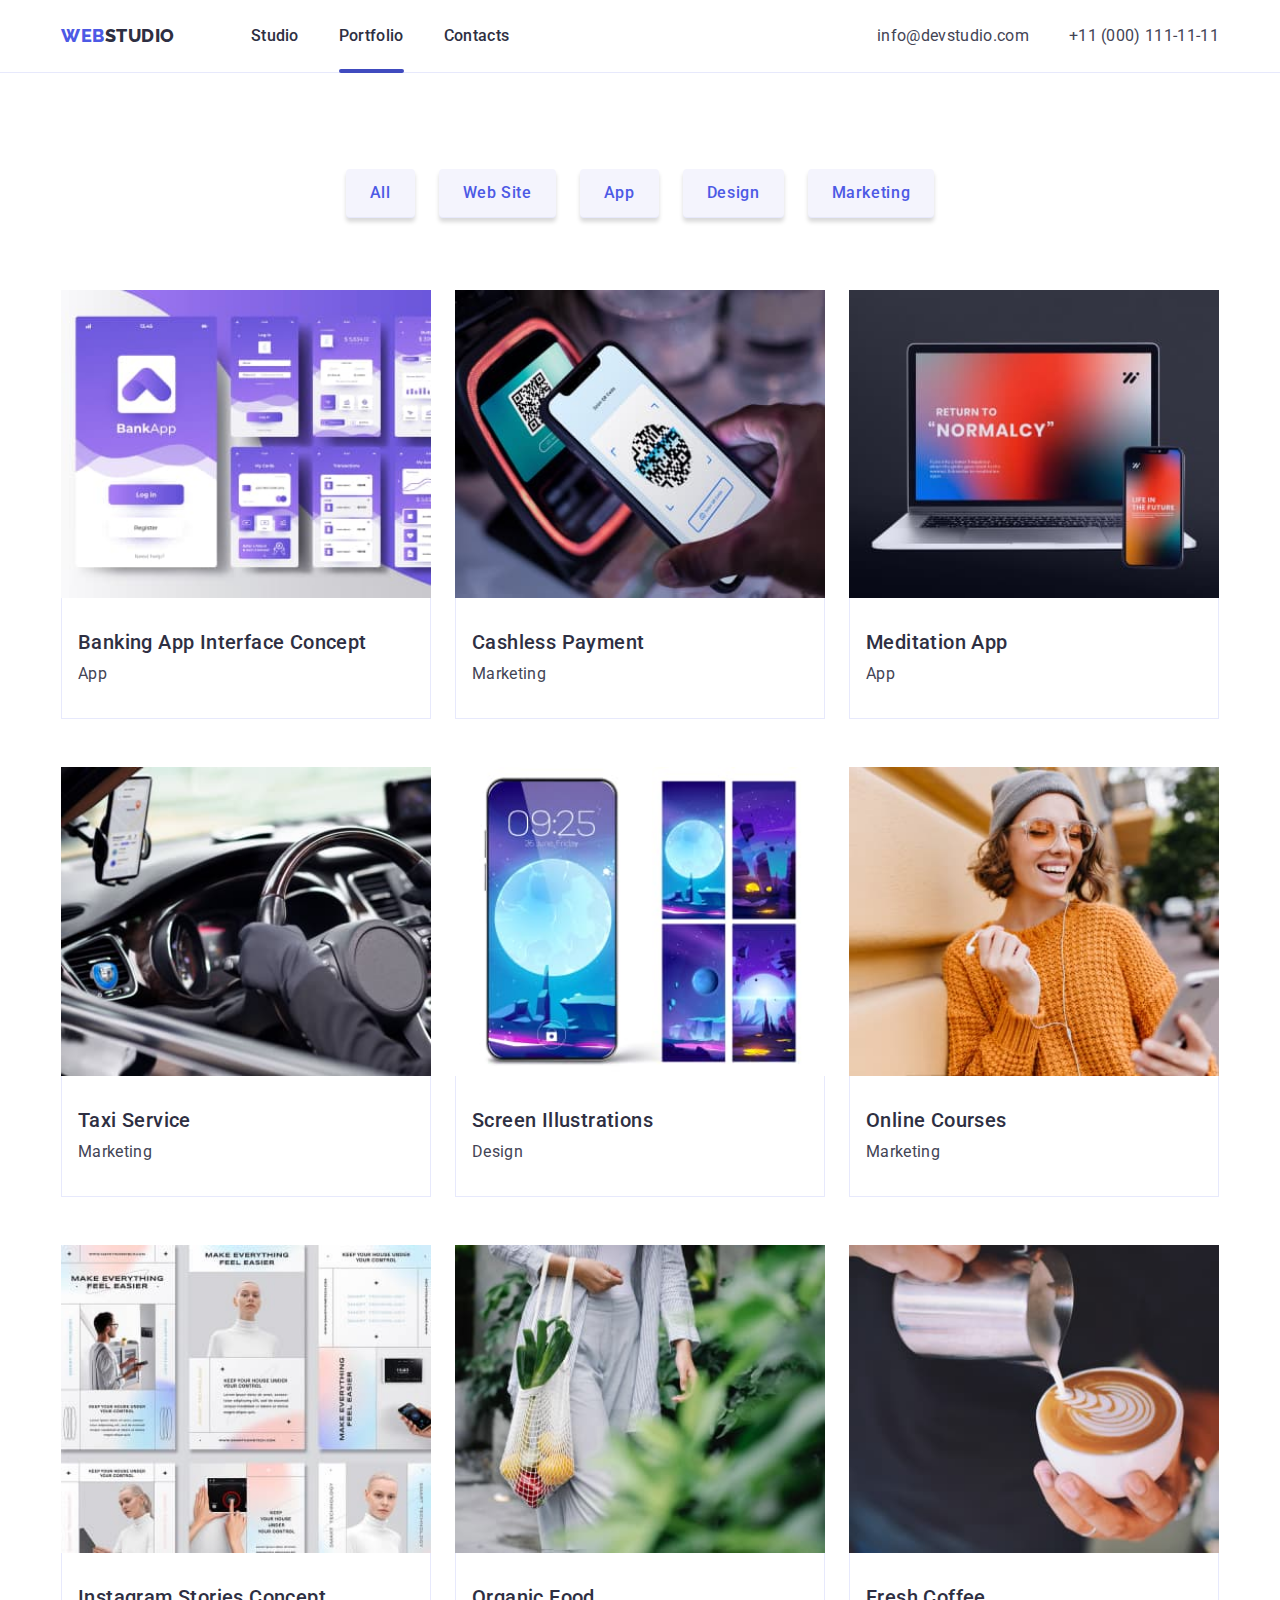
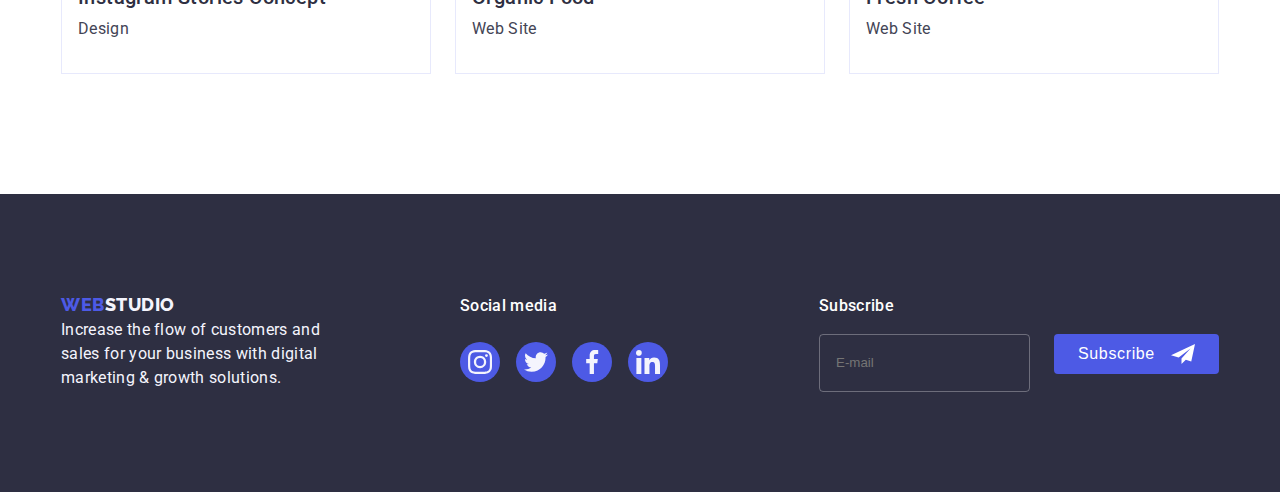
==== portfolio.html @ 131aaf8d "Initial commit" ====
<!DOCTYPE html>
<html lang="en">
<head>
    <meta charset="UTF-8" />
    <meta http-equiv="X-UA-Compatible" content="IE=edge" />
    <meta name="viewport" content="width=device-width, initial-scale=1.0" />
    <title>Web Studio</title>
    <link rel="preconnect" href="https://fonts.googleapis.com" />
    <link rel="preconnect" href="https://fonts.gstatic.com" crossorigin />
    <link
      href="https://fonts.googleapis.com/css2?family=Raleway:wght@800&family=Roboto:wght@400;500;700;900&display=swap"
      rel="stylesheet"  />
    <link rel="stylesheet" href="./css/styles.css" />
    <link rel="stylesheet" href="https://cdnjs.cloudflare.com/ajax/libs/modern-normalize/1.1.0/modern-normalize.min.css"
        integrity="sha512-wpPYUAdjBVSE4KJnH1VR1HeZfpl1ub8YT/NKx4PuQ5NmX2tKuGu6U/JRp5y+Y8XG2tV+wKQpNHVUX03MfMFn9Q=="
        crossorigin="anonymous" referrerpolicy="no-referrer" />
    <link rel="stylesheet"
        href="https://cdnjs.cloudflare.com/ajax/libs/animate.css/4.1.1/animate.min.css"/>
    <link href="https://unpkg.com/aos@2.3.1/dist/aos.css"
      rel="stylesheet" />
</head>
<body>
    <header class="page-header">
        <div class="conteiner page-header-conteiner">
            <nav class="page-nav">
                <a class="logo link header-logo" href="./index.html">Web<span class="header-studio link">Studio</span></a>
                <ul class="menu-list list">
                    <li class="menu-item"><a class="menu-link link" href="./index.html">Studio</a></li>
                    <li class="menu-item"><a class="menu-link link current" href="./portfolio.html">Portfolio</a></li>
                    <li class="menu-item"><a class="menu-link link" href="">Contacts</a></li>
                </ul>
            </nav>
            <address class="address">
                <ul class="menu-contacts list">
                    <li class="menu-contacts-item">
                     <a class="contact-mail link" href="mailto:info@devstudio.com">info@devstudio.com</a>
                    </li>
                    <li class="menu-contacts-item"><a class="contact-mail link" href="tel:+110001111111">+11 (000) 111-11-11</a></li>
                 </ul>
            </address>
        </div>
    </header>

    <main>
        <section class="section-portfolio">
            <div class="conteiner port-btn-cont">
            <h1 hidden>Gallery</h1>
                <ul class="list filter-portfolio">
                    <li class="filter-portfolio-btn">
            <button class="modal-btn portfolio-btn" type="button">All</button>
                    </li>
                    <li class="filter-portfolio-btn">
            <button class="modal-btn portfolio-btn"  type="button">Web Site</button>
                    </li>
                    <li class="filter-portfolio-btn">
            <button class="modal-btn portfolio-btn"  type="button">App</button>
                    </li>
                    <li class="filter-portfolio-btn">
            <button class="modal-btn portfolio-btn"  type="button">Design</button>
                    </li>
                    <li class="filter-portfolio-btn">
            <button class="modal-btn portfolio-btn"  type="button">Marketing</button>
                    </li>
                </ul>
            
                <ul class="list list-portfolio">
                    <li class="portfolio-item">
                    <a class="portfolio-link link" href="/">
                        <div class="cover-txt-wrap">
                        <img src="./images/portfolio/diagram.jpg" alt="bankapp" width="360" height="300">
                        <p class="portfolio-cover-text">
                            14 Stylish and User-Friendly App Design Concepts · Task
                            Manager App · Calorie Tracker App · Exotic Fruit Ecommerce
                            App · Cloud Storage App
                          </p>
                        </div>
                        <div class="portfolio-text-img">
                        <h2 class="portfolio-title">Banking App Interface Concept</h2>
                        <p class="portfolio-text">App</p>
                        </div>
                    </a>
                    </li>
                    <li class="portfolio-item">
                    <a class="portfolio-link link" href="/">
                        <div class="cover-txt-wrap">
                        <img src="./images/portfolio/payment.jpg" alt="cashless" width="360" height="300">
                        <p class="portfolio-cover-text">
                                14 Stylish and User-Friendly App Design Concepts · Task
                                Manager App · Calorie Tracker App · Exotic Fruit Ecommerce
                                App · Cloud Storage App
                              </p>
                        </div>
                        <div class="portfolio-text-img">
                        <h2 class="portfolio-title">Cashless Payment</h2>
                        <p class="portfolio-text">Marketing</p>
                        </div>
                    </a>
                    </li>
                    <li class="portfolio-item">
                    <a class="portfolio-link link" href="/">
                        <div class="cover-txt-wrap">
                        <img src="./images/portfolio/meditation.jpg" alt="meditationapp" width="360" height="300">
                        <p class="portfolio-cover-text">
                            14 Stylish and User-Friendly App Design Concepts · Task
                            Manager App · Calorie Tracker App · Exotic Fruit Ecommerce
                            App · Cloud Storage App
                          </p>
                        </div>
                        <div class="portfolio-text-img">
                        <h2 class="portfolio-title">Meditation App</h2>
                        <p class="portfolio-text">App</p>
                        </div>
                    </a>
                    </li>
                    <li class="portfolio-item">
                    <a class="portfolio-link link" href="/">
                        <div class="cover-txt-wrap">
                        <img src="./images/portfolio/taxi.jpg" alt="taxiservice" width="360" height="300">
                            <p class="portfolio-cover-text">
                                14 Stylish and User-Friendly App Design Concepts · Task
                                Manager App · Calorie Tracker App · Exotic Fruit Ecommerce
                                App · Cloud Storage App
                              </p>
                        </div>
                        <div class="portfolio-text-img">
                        <h2 class="portfolio-title">Taxi Service</h2>
                        <p class="portfolio-text">Marketing</p>
                        </div>
                    </a>
                    </li>
                    <li class="portfolio-item">
                    <a class="portfolio-link link" href="/">
                        <div class="cover-txt-wrap">
                        <img src="./images/portfolio/screen.jpg" alt="screenillustrations" width="360" height="300">
                            <p class="portfolio-cover-text">
                                14 Stylish and User-Friendly App Design Concepts · Task
                                Manager App · Calorie Tracker App · Exotic Fruit Ecommerce
                                App · Cloud Storage App
                              </p>
                        </div>
                        <div class="portfolio-text-img">
                        <h2 class="portfolio-title">Screen Illustrations</h2>
                        <p class="portfolio-text">Design</p>
                        </div>
                    </a>
                    </li>
                    <li class="portfolio-item">
                    <a class="portfolio-link link" href="/">
                        <div class="cover-txt-wrap">
                        <img src="./images/portfolio/online.jpg" alt="onlinecourses" width="360" height="300">
                            <p class="portfolio-cover-text">
                                14 Stylish and User-Friendly App Design Concepts · Task
                                Manager App · Calorie Tracker App · Exotic Fruit Ecommerce
                                App · Cloud Storage App
                              </p>
                        </div>
                        <div class="portfolio-text-img">
                        <h2 class="portfolio-title">Online Courses</h2>
                        <p class="portfolio-text">Marketing</p>
                        </div>
                    </a>
                    </li>
                    <li class="portfolio-item">
                    <a class="portfolio-link link" href="/">
                        <div class="cover-txt-wrap">
                        <img src="./images/portfolio/instagram.jpg" alt="instagram" width="360" height="300">
                        <p class="portfolio-cover-text">
                                14 Stylish and User-Friendly App Design Concepts · Task
                                Manager App · Calorie Tracker App · Exotic Fruit Ecommerce
                                App · Cloud Storage App
                              </p>
                        </div>
                        <div class="portfolio-text-img">
                        <h2 class="portfolio-title">Instagram Stories Concept</h2>
                        <p class="portfolio-text">Design</p>
                        </div>
                    </a>
                    </li>
                    <li class="portfolio-item">
                    <a class="portfolio-link link" href="/">
                        <div class="cover-txt-wrap">
                        <img src="./images/portfolio/organic.jpg" alt="organicfood" width="360" height="300">
                        <p class="portfolio-cover-text">
                            14 Stylish and User-Friendly App Design Concepts · Task
                            Manager App · Calorie Tracker App · Exotic Fruit Ecommerce
                            App · Cloud Storage App
                          </p>                         
                        </div>
                        <div class="portfolio-text-img">
                        <h2 class="portfolio-title">Organic Food</h2>
                        <p class="portfolio-text">Web Site</p>
                        </div>
                    </a>
                    </li>
                    <li class="portfolio-item">
                    <a class="portfolio-link link" href="/">
                        <div class="cover-txt-wrap">
                        <img src="./images/portfolio/freshcoffee.jpg" alt="freshcoffee" width="360" height="300">
                        <p class="portfolio-cover-text">
                            14 Stylish and User-Friendly App Design Concepts · Task
                            Manager App · Calorie Tracker App · Exotic Fruit Ecommerce
                            App · Cloud Storage App
                          </p>
                        </div>
                        <div class="portfolio-text-img">
                        <h2 class="portfolio-title">Fresh Coffee</h2>
                        <p class="portfolio-text">Web Site</p>
                        </div>
                    </a>
                    </li>
                </ul>
            </div>
        </section>
    </main>

    <footer class="footer">
        <div class="conteiner footer-conteiner">
            <div class="footer-conteiner-about">
            <a class="logo link logo-footer" href="./index.html">Web<span class="footer-studio link">Studio</span></a>
            <p class="text-footer">Increase the flow of customers and <br> sales for your business with digital <br> marketing & growth solutions.</p>
            </div>

            <div class="conteiner social-media">
            <h2 class="social-title">Social media</h2>
            <ul class="footer-soc-list list">
                <li class="footer-soc-item">
                    <a class="footer-social-link link" href="">
                        <svg width="24" height="24" class="footer-icon">
                            <use href="./images/icons.cvg.svg#icon-instagram"></use>
                        </svg>
                    </a>
                </li>
                <li class="footer-soc-item">
                    <a class="footer-social-link link" href="">
                        <svg width="24" height="24" class="footer-icon">
                            <use href="./images/icons.cvg.svg#icon-twitter"></use>
                        </svg>
                    </a>
                </li>
                <li class="footer-soc-item">
                    <a class="footer-social-link link" href="">
                        <svg width="24" height="24" class="footer-icon">
                            <use href="./images/icons.cvg.svg#icon-facebook"></use>
                        </svg>
                    </a>
                </li>
                <li class="footer-soc-item">
                    <a class="footer-social-link link" href="">
                        <svg width="24" height="24" class="footer-icon">
                            <use href="./images/icons.cvg.svg#icon-linkedin"></use>
                        </svg>
                    </a>
                </li>
            </ul>
            </div>
            <div class="footer-subscribe">
                <p class="subscribe-text">Subscribe</p>
                <form class="footer-form">
                    <div class="footer-field">
                    <input type="email" 
                    name="footer-email" id="footer-email" placeholder="E-mail" 
                    class="footer-input"/>
                    <button type="submit" class="footer-btn footer-btn-input">Subscribe
                        <svg width="24" height="24" class="footer-btn-icon">
                        <use href="./images/symbol-defs[1].svg#icon-Subscribe"></use>
                        </svg>
                        </button>
                    </div>
                </form>
            </div>
        </div>
    </footer>
</body>
</html>
---- css/styles.css ----
:root {
  --accent-color: #434455;
  --primary-text-color: #2e2f42;
  --background-color: #4d5ae5;
  --active-color: #404bbf;
  --logo-web-color: #4d5ae5;
  --portfolio-btn-color: #434455;
  --portfolio-btn-txt-color: #4d5ae5;
  --portfolio-background: #f4f4fd;
  --background-btn-color: #404bbf;
  --hero-footer-background-color: #2e2f42;
  --logo-footer-color: #4d5ae5;
  --text-footer-color: #f4f4fd;
}
.list {
  list-style: none;
}
.link {
  text-decoration: none;
}
body {
  font-family: "Roboto", sans-serif;
  color: var(--accent-color);
  background-color: var(--background-color-primary);
  font-size: 16px;
  line-height: 1.5;
  margin: 0;
}

h1,
h2,
h3,
h4,
p {
  margin-top: 0;
  margin-bottom: 0;
}
ul,
ol {
  margin-top: 0;
  margin-bottom: 0;
  padding-left: 0;
}
img {
  display: block;
  height: auto;
  width: 100%;
}
button {
  cursor: pointer;
}
.section {
  padding-top: 120px;
  padding-bottom: 120px;
}
/*------------Components-----------*/
.conteiner {
  max-width: 1158px;
  margin-left: auto;
  margin-right: auto;
  padding-left: 15px;
  padding-right: 15px;
  margin: 0 auto;
}
/*---------HEADER--------*/
.page-header {
  padding-top: 24px;
  padding-bottom: 24px;
  border-bottom: 1px solid #e7e9fc;
}
.page-header-conteiner {
  display: flex;
  align-items: center;
  justify-content: space-between;
}
.page-nav {
  display: flex;
  align-items: center;
  margin-right: auto;
}
.menu-list {
  display: flex;
  flex-direction: row;
  align-items: flex-start;
}
.menu-item:not(:last-child) {
  margin-right: 40px;
}    
.header-logo {
  display: flex;
  flex-direction: row;
  align-items: center;
  padding: 0px;
  margin-right: 76px;
  font-family: "Raleway", sans-serif;
  font-style: normal;
  font-weight: 800;
  font-size: 18px;
  line-height: 1.17;
  letter-spacing: 0.03em;
  text-transform: uppercase;
  color: var(--logo-web-color)
}
.header-studio {
  color: var(--primary-text-color);
}
.menu-link {
  font-style: normal;
  display: flex;
  flex-direction: row;
  align-items: flex-start;
  font-weight: 500;
  font-size: 16px;
  line-height: 1.5;
  letter-spacing: 0.02em;
  color: var(--primary-text-color);

  transition-duration: color 250ms;
  transition-timing-function: cubic-bezier(0.4, 0, 0.2, 1);
}
.menu-link:hover,
.menu-link:focus {
  color: var(--active-color);
}
.menu-link:active {
  color: var(--background-btn-color);
}
.current {
  position: relative;
}
.current::after {
  content: '';
  display: block;
  width: 100%;
  height: 4px;
  background-color: #404BBF;
  border-radius: 2px;
  position: absolute;
  left: 0;
  bottom: 0;
  top: 45px;
}

.address {
  justify-content: space-between;
  margin-left: auto;
}
.menu-contacts {
  display: flex;
  color: var(--accent-color);
  gap: 40px;
}
.contact-mail {
  display: flex;
  flex-direction: row;
  align-items: flex-start;
  font-size: 16px;
  line-height: 1.5;
  letter-spacing: 0.02em;
  color: var(--accent-color);
  font-style: normal;

  transition-duration: 250ms;
  transition-timing-function: cubic-bezier(0.4, 0, 0.2, 1);
}
.contact-mail:hover,
.contact-mail:focus {
  color: var(--active-color);
}
.contact-mail:active {
  color: var(--background-btn-color);
}

/*---------HERO--------*/
.hero {
  background-color: var(--primary-text-color);
  text-align: center;
  padding-top: 188px;
  padding-bottom: 188px;
  max-width: 1440px;
  background-image: linear-gradient(to right,rgba(46, 47, 66, 0.7),
  rgba(46, 47, 66, 0.7)),
  url("../images/main/people-office\ 1.jpg");
  background-repeat: no-repeat;
  background-position: center;
  background-size: cover;
  margin-right: auto;
  margin-left: auto;
}

.hero-title {
  font-family: "Roboto";
  font-style: normal;
  font-weight: 700;
  max-width: 500px;
  margin-bottom: 48px;
  margin-right: auto;
  margin-left: auto;
  font-size: 56px;
  line-height: 1.07;
  text-align: center;
  letter-spacing: 0.02em;
  color: #ffffff;
}
.modal-btn {
  display: block;
  box-shadow: 0px 4px 4px rgba(0, 0, 0, 0.15);
  border-radius: 4px;
  padding: 16px 32px;
  font-family: "Roboto", sans-serif;
  font-weight: 500;
  font-size: 16px;
  font-style: medium;
  line-height: 1.5;
  letter-spacing: 0.04em;
  color: #ffffff;
  background-color: #4d5ae5;
  border: none;
  margin: 0 auto;

  transition-duration: 250ms;
  transition-timing-function: cubic-bezier(0.4, 0, 0.2, 1);
}
.modal-btn:hover,
.modal-btn:focus {
  background: var(--background-btn-color);
}
/*---------FEATURES--------*/
.features section {
  padding-bottom: 60px;
}
.list-about {
  display: flex;
}
.visually-hidden {
  white-space: nowrap;
  width: 1px;
  height: 1px;
  overflow: hidden;
  border: 0;
  padding: 0;
  clip: rect(0 0 0 0);
  clip-path: inset(50%);
  margin: -1px;
}
.suptitle-item:not(:last-child) {
  margin-right: 24px;
}
.suptitle-item {
  width: 264px;
}
.suptitle {
  font-style: normal;
  font-weight: 500;
  font-size: 20px;
  line-height: 1.2;
  letter-spacing: 0.02em;
  color: var(--primary-text-color);
  margin-bottom: 8px;
}
.features-text {
  font-style: normal;
  font-size: 16px;
  line-height: 1.5;
  letter-spacing: 0.02em;
  color: var(--primary-text-color);
}
.suptitle-item-conteiner {
  display: flex;
  align-items: center;
  justify-content: center;
  width: 264px;
  height: 112px;
  background-color: #F4F4FD;
  margin-bottom: 8px;
 }
.suptitle-item-icon {
  display: flex;
  align-items: center;
  justify-content: center;
  background-color: #F4F4FD;
  border-radius: 4px;
  margin-bottom: 24px;

  transition-duration: 250ms;
  transition-timing-function: cubic-bezier(0.4, 0, 0.2, 1);
}
.suptitle-item-icon:hover,
.suptitle-item-icon:focus {
  fill:#4D5AE5;
  border-radius: 4px;;
}
/*---------PROJECTS--------*/
.work-picture:not(:nth-child(3n)) {
  margin-right: 24px;
}
.work-title {
  margin-bottom: 72px;
  text-align: center;
  font-size: 36px;
  line-height: 1.11;
  letter-spacing: 0.02em;
  text-transform: capitalize;
  color: var(--primary-text-color);
}
.list-work {
  display: flex;
  flex-wrap: wrap;
}
/*---------TEAM--------*/
.team {
  background-color: #f4f4fd;
  padding-bottom: 120px;
  padding-top: 120px;
}
.team-conteiner {
  padding-top: 32px;
  padding-bottom: 32px;
  text-align: center;
}
.team-title {
  padding-top: 120px;
  margin-bottom: 72px;
  text-align: center;
  font-style: normal;
  width: 700;
  font-size: 36px;
  line-height: 1.11;
  letter-spacing: 0.02em;
  text-transform: capitalize;
  color: var(--primary-text-color);
}
.list-our-team:not(:nth-child(4n)) {
  display: flex;
  flex-wrap: wrap;
  gap: 24px;
}
.menu-team-item {
  background-color: #ffffff;
  box-shadow: 0px 1px 6px rgba(46, 47, 66, 0.08),
  0px 1px 1px rgba(46, 47, 66, 0.16), 0px 2px 1px rgba(46, 47, 66, 0.08);
  border-radius: 0px 0px 4px 4px;
}
.job-text {
  font-size: 16px;
  line-height: 1.5;
  text-align: center;
  letter-spacing: 0.02em;
  color: var(--accent-color);
  margin-bottom: 8px;
}
.team-soc-list {
  display: flex;
  justify-content: center;
  gap: 24px;
}
.team-soc-item {
  width: 40px;
  height: 40px;
}
.team-soc-link {
  width: 100%;
  height: 100%;
  display: flex;
  align-items: center;
  justify-content: center;
  border-radius: 50%;
  transition: background-color ;
  background-color: #4D5AE5;

  transition-duration: 250ms;
  transition-timing-function: cubic-bezier(0.4, 0, 0.2, 1);
}
.team-soc-link:hover,
.team-soc-link:focus {
  background-color: #404bbf;
}
.section-team-icon {
  fill: #ffffff;
}

/* CUSTOMERS */
.costumers {
  padding-bottom: 120px;
  padding-top: 120px;
}

.costumers-list {
  display: flex;
  gap: 24px;
  padding: 0px;
}
.costumers-header {
  font-weight: 700;
  color: #2E2F42;
  font-size: 36px;
  line-height: 1.11;
  text-align: center;
  letter-spacing: 0.02em;
  text-transform: capitalize;
  margin-bottom: 72px;
}
.customers-link {
  width: calc((100% - 120px) / 6);
}
.customers-link-tag {
  border: 1px solid #8e8f99;
  border-radius: 4px;
  height: 88px;
  display: flex;
  justify-content: center;
  align-items: center;
  fill: #afb1b8;
  transition: fill 250ms linear;
  transition-timing-function: cubic-bezier(0.4, 0, 0.2, 1);
}
.costummers-items {
}

.customers-link-tag:hover,
.customers-link-tag:focus {
  fill: #404BBF;
  border: 1px solid #404BBF;
}

/*---------FOOTER--------*/
.footer {
  background-color: var(--hero-footer-background-color);
  padding-top: 100px;
  padding-bottom: 100px;
}
.footer-conteiner {
  display: flex;
  align-items: baseline;
}
  
.logo-footer {
  font-family: "Raleway", sans-serif;
  font-weight: 800;
  font-size: 18px;
  line-height: 1.17;
  align-items: center;
  letter-spacing: 0.03em;
  text-transform: uppercase;
  color: var(--logo-footer-color);
}
.footer-studio {
  color: var(--text-footer-color);
}
.text-footer {
  width: 264px;
  font-size: 16px;
  line-height: 1.5;
  letter-spacing: 0.02em;
  color: var(--text-footer-color);
  margin: 0;
}

.social-media {
  margin-left: 120px;
}

.social-title {
  color: #ffffff;
  font-weight: 500;
  font-size: 16px;
  line-height: 1.5;
  letter-spacing: 0.02em;
  margin-bottom: 24px;
}
.footer-soc-list {
  display: flex;
  justify-content: center;
  gap: 16px;
}

.footer-soc-item {
  display: flex;
  justify-content: center;
  width: 40px;
  height: 40px;
}

.footer-social-link {
  width: 100%;
  height: 100%;
  border-radius: 50%;
  display: flex;
  align-items: center;
  justify-content: center;
  transition: background-color ;
  background-color: #4D5AE5;

  transition-duration: 250ms;
  transition-timing-function: cubic-bezier(0.4, 0, 0.2, 1);
}
.footer-social-link:hover,
.footer-social-link:focus {
  background-color: #31D0AA;
}
.footer-icon {
  fill: #F4F4FD;
}

.footer-subscribe {
  margin-left: 80px;
}
.subscribe-text {
  font-style: normal;
  font-weight: 500;
  font-size: 16px;
  line-height: 1.5;
  letter-spacing: 0.02em;
  display: flex;
  color: #ffffff;
  text-align: center;
  margin-bottom: 16px;
}

.footer-form {
  display: flex;
}

.footer-field {
  display: flex;
}

.footer-input {
  padding: 8px 16px 8px 16px;
  border: 1px solid rgba(255, 255, 255, 0.3);
  border-radius: 4px;
  background-color: transparent;
  width: 264;
  height: 40px;
  margin-right: 24px;
  color: #ffffff;
  outline: transparent;
  transition: border-color 250ms cubic-bezier(0.4, 0, 0.2, 1);
}

.footer-btn-input {
  width: 165px;
  height: 40px;
  padding: 8px 24px;
  background-color: #4d5ae5;
  border-radius: 4px;
  border: transparent;
  display: flex;
  gap: 16px;
  font-weight: 500;
  font-size: 16px;
  line-height: 1.5;
  text-align: center;
  letter-spacing: 0.04em;
  color: #ffffff;
  transition: background-color 250ms cubic-bezier(0.4, 0, 0.2, 1);
}
.footer-btn-icon {
  width: 24px;
  height: 24px;
  fill: #ffffff;
}

.footer-btn-input:is(:focus, :hover) {
  background-color: #404bbf;
}

/*---------PORTFOLIO--------*/
.section-portfolio {
  padding-bottom: 120px;
}
.filter-portfolio-btn:not(:last-child) {
  margin-right: 24px;
}
.filter-portfolio {
  display: flex;
  margin-top: 96px;
  margin-bottom: 72px;
  justify-content: center;
}
.portfolio-btn {
  font-weight: 500;  
  font-size: 16px;
  line-height: 1.5;
  letter-spacing: 0.04em;
  cursor: pointer;
  color: var(--portfolio-btn-txt-color);
  background-color: var(--portfolio-background);
  border: none;
  display: flex;
  flex-direction: row;
  align-items: flex-start;
  padding: 12px 24px;
  border-radius: 4px;
  border-bottom: 1px solid #E7E9FC;

  transition: transform 250ms, cubic-bezier(0.4, 0, 0.2, 1), linear;
}
.portfolio-btn:hover,
.portfolio-btn:focus {
  background-color: var(--background-btn-color);
  color:#ffffff;
  border-color: transparent;
}
.portfolio-btn:not(:last-child) {
  margin-right: 24px;
}
.list-portfolio {
  display: flex;
  flex-wrap: wrap;
  row-gap: 48px;
  column-gap: 24px;
}
.portfolio-item {
  flex-basis: calc((100% - 48px) / 3);
  cursor: pointer;
}
.portfolio-item:hover .portfolio-cover-text {
  transform: translateY(0%);
  transition: transform 250ms linear;
}
.portfolio-link {
  display: block;

  transform: translateY(0%);
  transition: transform 250ms, cubic-bezier(0.4, 0, 0.2, 1);
}
.portfolio-link:hover,
.portfolio-link:focus {
  box-shadow: 0px 1px 6px rgba(46, 47, 66, 0.08),
  0px 1px 1px rgba(46, 47, 66, 0.16), 
  0px 2px 1px rgba(46, 47, 66, 0.08);
}

.cover-txt-wrap {
  position: relative;
  overflow: hidden;
}
.portfolio-text-img {
  position: relative;
  overflow: hidden;
  padding: 32px 16px;
  border: 1px solid #E7E9FC;
  border-top: none;
}
.portfolio-title {
  font-style: normal;
  font-weight: 500;
  font-size: 20px;
  line-height: 1.2;
  letter-spacing: 0.02em;
  color: var(--primary-text-color);
  margin-bottom: 8px;
}
.portfolio-text {
  font-style: normal;
  font-size: 16px;
  line-height: 1.5;
  letter-spacing: 0.02em;
  color: var(--portfolio-btn-color);
}
.portfolio-cover-text {
  font-family: 'Roboto';
  font-style: normal;
  font-weight: 400;
  font-size: 16px;
  line-height: 1.5;
  color: #F4F4FD;
  background-color: #4d5ae5;
  letter-spacing: 0.02em;
  position: absolute;
  top: 0;
  padding-top: 40px;
  padding-left: 32px;
  padding-right: 32px;
  height: 100%;
  transform: translateY(100%);
  transition: transform 250ms cubic-bezier(0.4, 0, 0.2, 1);
}

/*--------------MODAL--------------*/

.backdrop {
  position: fixed;
  top: 0;
  left: 0;
  width: 100%;
  height: 100%;
  opacity: 1;
  background-color: rgba(46, 47, 66, 0.4);
  transition: opacity 250ms linear, visibility 250ms linear;
}
.modal {
  width: 408px;
  min-height: 576px;
  top: 88px;
  background-color: #fcfcfc;
  border-radius: 4px;
  position: absolute;
  top: 50%;
  left: 50%;
  box-shadow: 0px 1px 1px rgba(0, 0, 0, 0.14), 0px 1px 3px rgba(0, 0, 0, 0.12), 0px 2px 1px rgba(0, 0, 0, 0.2);
  transform: translate(-50%, -50%) scaleY(1);
  transition: transform 250ms linear;
  padding: 72px 24px 24px 24px;
  margin-top: 16px;
}

.modal-close {
  display: flex;
  position: absolute;
  top: 24px;
  right: 24px;
  border-radius: 50%;
  align-items: center;
  justify-content: center;
  background-color: #e7e9fc;
  border: 1px solid rgba(0, 0, 0, 0.1);
  padding: 8px;
  transition: background-color 250ms cubic-bezier(0.4, 0, 0.2, 1);
}

.modal-close:is(:hover, :focus) {
  background-color: #404BBF;
  border-radius: 4px;
  border-radius: 50%;
}
.modal-close:is(:hover, :focus) .modal-close-icon {
  fill: #ffffff;
}

.modal-close-icon {
  top: 8px;
  left: 8px;
}

.is-hidden .modal {
  transform: translate(-50%, -50%) scaleY(0) opacity (0);
}

.is-hidden {
  opacity: 0;
  visibility: hidden;
  pointer-events: none;
}

.no-scroll {
  overflow: hidden;
}


.modal-form {
  display: inline-block;
  text-align: start;
  width: 100%;
}

.modal-title {
  font-style: normal;
  font-weight: 500;
  font-size: 16px;
  line-height: 1.5;
  text-align: center;
  letter-spacing: 0.02em;
  color: #2E2F42;
  margin-bottom: 16px;
  top: 72px;
}

.modal-field {
  display: block;
}

.modal-input {
  display: flex;
  gap: 16px;
  width: 100%;
  height: 40px;
  left: 32px;
  top: 18px;
  border: 1px solid rgba(46, 47, 66, 0.4);
  border-radius: 4px;
  padding-left: 38px;
  font-weight: 400;
  font-size: 12px;
  line-height: 1.17;
  letter-spacing: 0.04em;
  outline: transparent;
  transition: border-color 250ms cubic-bezier(0.4, 0, 0.2, 1);
}

.modal-input::placeholder {
  font-size: 12px;
  line-height: 1.17;
  letter-spacing: 0.04em;
  color: rgba(46, 47, 66, 0.4);
}

.modal-lable-text {
  display: block;
  font-style: normal;
  text-align: left;
  margin-bottom: 4px;
  font-weight: 400;
  font-size: 12px;
  line-height: 1.17;
  letter-spacing: 0.04em;
  color: #8e8f99;
}

.modal-input-icon {
  position: absolute;
  left: 16px;
  top: 50%;
  transform: translateY(-50%);
  fill: #8e8f99;
}

.modal-input:focus {
  border-color: #4d5ae5;
  outline: none;
}

.modal-input:focus + .modal-input-icon {
  fill: #4d5ae5;
}

.input-wrap {
  position: relative;
  margin-bottom: 8px;
}

.modal-textarea {
  width: 100%;
  height: 120px;
  border: 1px solid rgba(46, 47, 66, 0.4);
  border-radius: 4px;
  background-color: transparent;
  resize: none;
  outline: transparent;
  padding-top: 8px;
  padding-left: 16px;
  
}

.modal-textarea:focus {
  border-color: #4d5ae5;
}
.modal-textarea::placeholder {
  font-size: 12px;
  line-height: 1.17;
  letter-spacing: 0.04em;
  color: rgba(46, 47, 66, 0.4);
}

.check-text {
  font-size: 12px;
  line-height: 1.17;
  letter-spacing: 0.04em;
  color: #8e8f99;
  display: flex;
  gap: 8px;
}

.check-text span {
  width: 16px;
  height: 16px;
  border: 1px solid rgba(46, 47, 66, 0.4);
  border-radius: 2px;
  display: flex;
  align-items: center;
  justify-content: center;
  fill: transparent;
}

.privacy policy {
  color: #4d5ae5;
}

.modal-check:checked + .check-text span {
  background-color: #404bbf;
  border: none;
  fill: #f4f4fd;
}

.modal-btn-input {
  display: flex;
  align-items: center;
  justify-content: center;
  margin: auto;
  margin-top: 24px;
  background: #4d5ae5;
  width: 169px;
  height: 56px;
  box-shadow: 0px 4px 4px rgb(0 0 0 / 15%);
  border-radius: 4px;
  border: transparent;
  color: #ffffff;
  font-weight: 500;
  font-size: 16px;
  line-height: 1.5;
  transition: background-color 250ms cubic-bezier(0.4, 0, 0.2, 1);
}
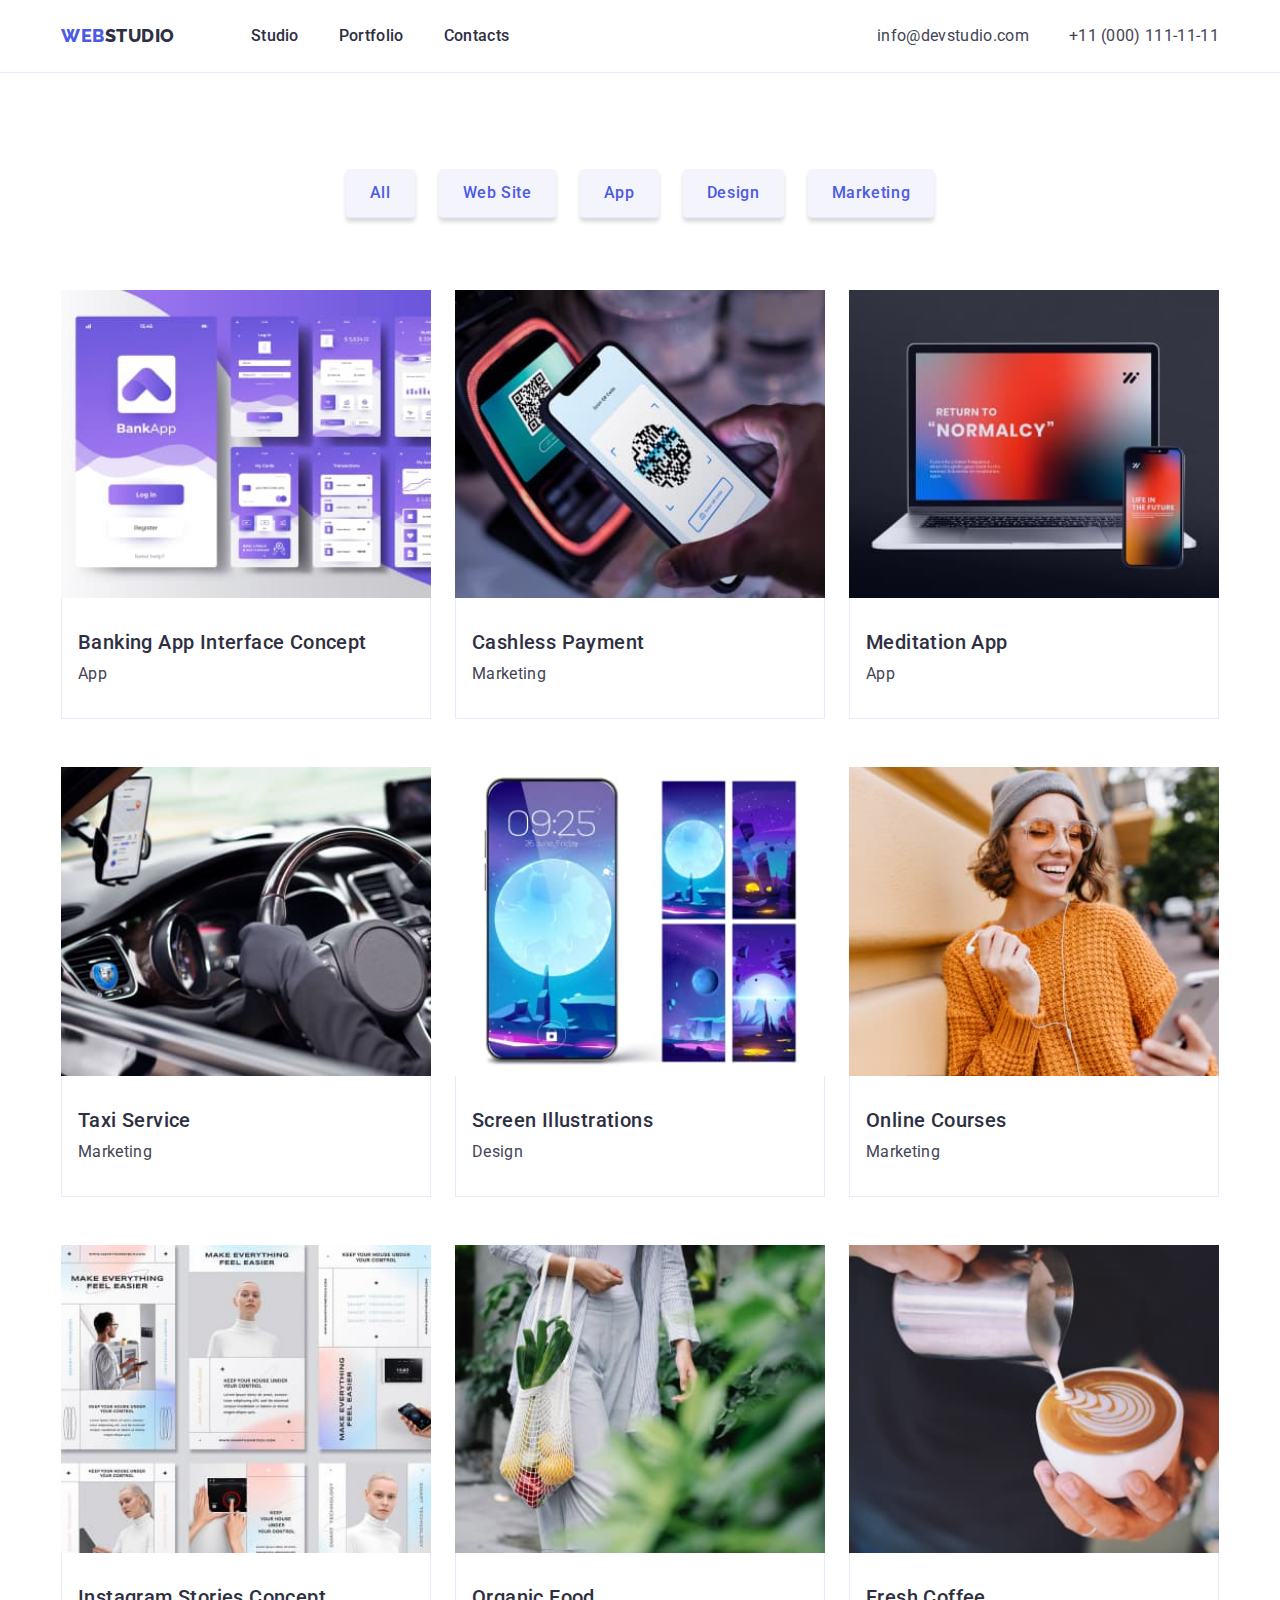
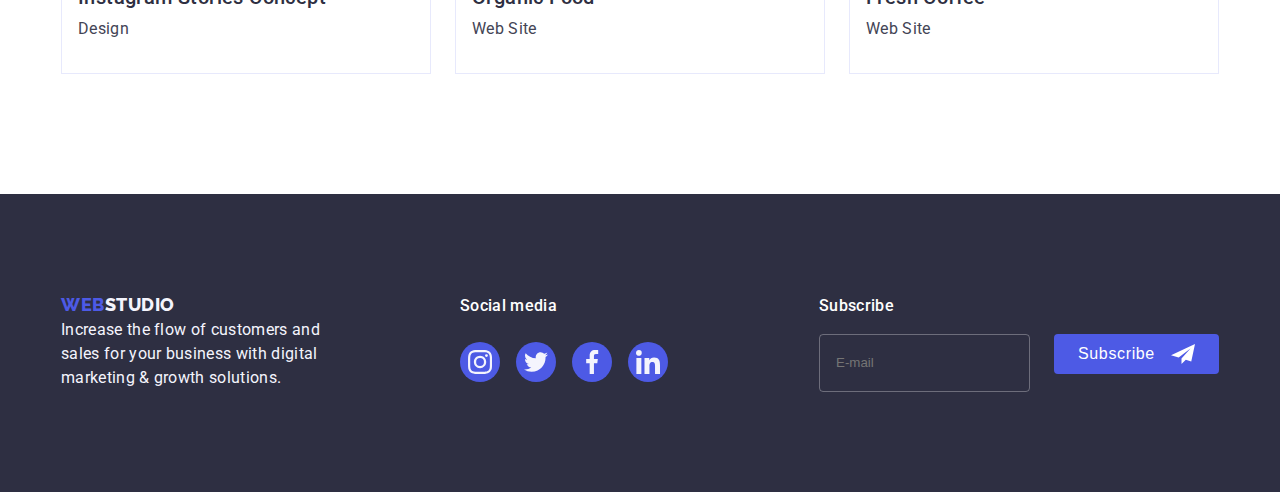
==== commit 147adca3: "summary (required)" ====
--- a/portfolio.html
+++ b/portfolio.html
@@ -26,7 +26,7 @@
                 <a class="logo link header-logo" href="./index.html">Web<span class="header-studio link">Studio</span></a>
                 <ul class="menu-list list">
                     <li class="menu-item"><a class="menu-link link" href="./index.html">Studio</a></li>
-                    <li class="menu-item"><a class="menu-link link current" href="./portfolio.html">Portfolio</a></li>
+                    <li class="menu-item portfolio-line"><a class="menu-link portfolio link" href="./portfolio.html">Portfolio</a></li>
                     <li class="menu-item"><a class="menu-link link" href="">Contacts</a></li>
                 </ul>
             </nav>
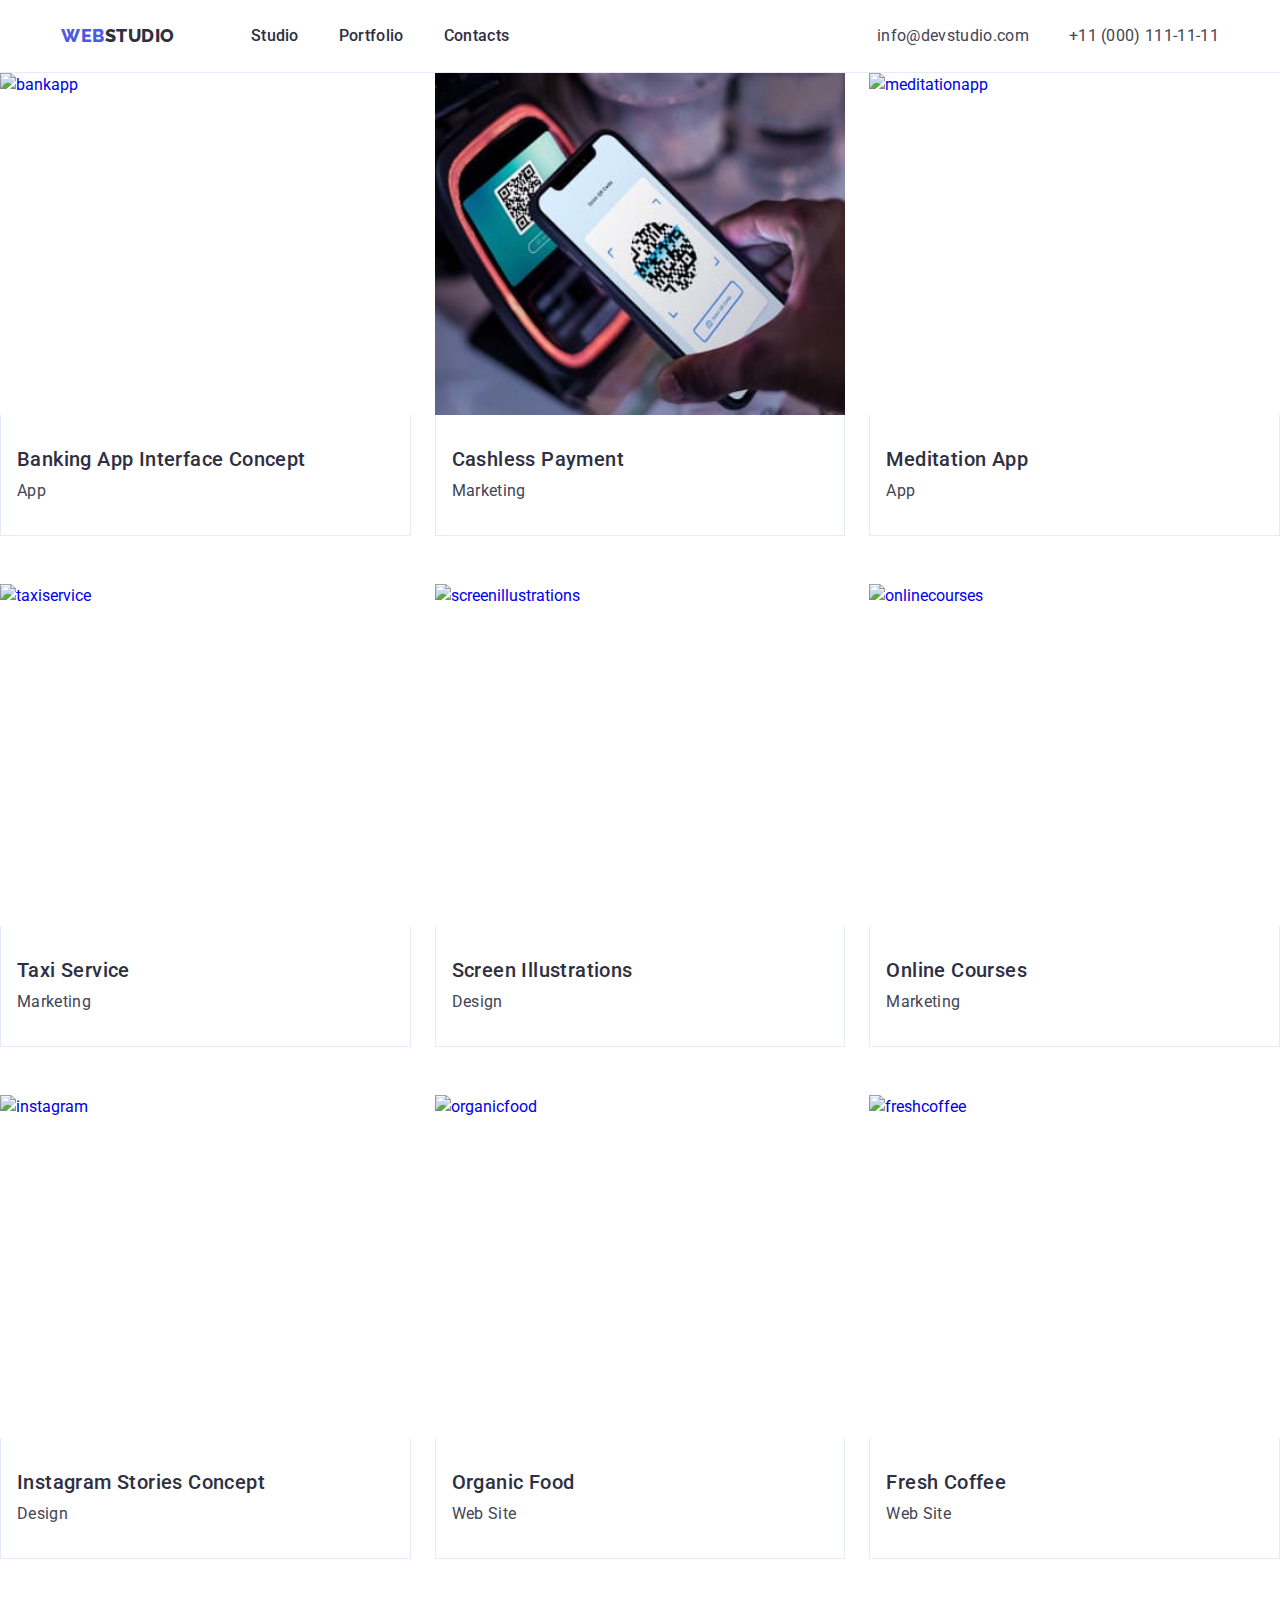
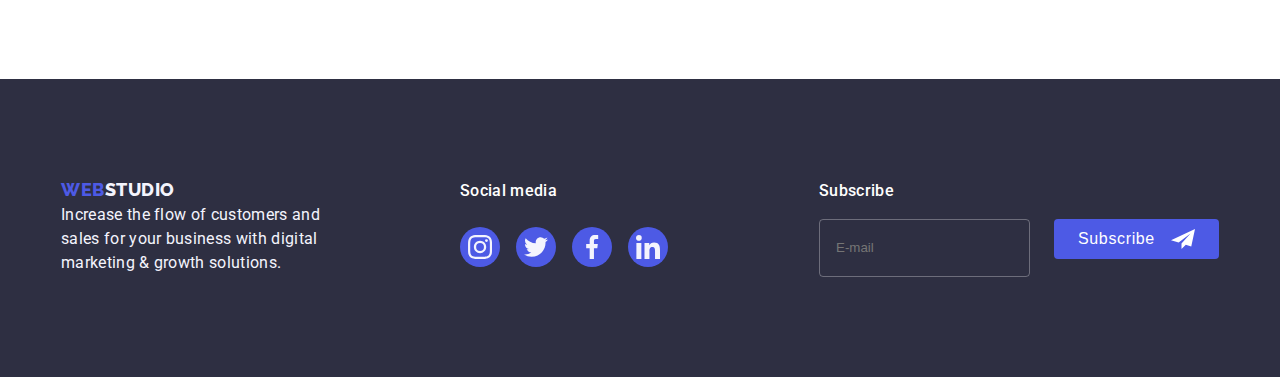
==== commit 6f66b90d: "summary (required)" ====
--- a/portfolio.html
+++ b/portfolio.html
@@ -43,26 +43,8 @@
 
     <main>
         <section class="section-portfolio">
-            <div class="conteiner port-btn-cont">
+            <div class="container port-btn-cont">
             <h1 hidden>Gallery</h1>
-                <ul class="list filter-portfolio">
-                    <li class="filter-portfolio-btn">
-            <button class="modal-btn portfolio-btn" type="button">All</button>
-                    </li>
-                    <li class="filter-portfolio-btn">
-            <button class="modal-btn portfolio-btn"  type="button">Web Site</button>
-                    </li>
-                    <li class="filter-portfolio-btn">
-            <button class="modal-btn portfolio-btn"  type="button">App</button>
-                    </li>
-                    <li class="filter-portfolio-btn">
-            <button class="modal-btn portfolio-btn"  type="button">Design</button>
-                    </li>
-                    <li class="filter-portfolio-btn">
-            <button class="modal-btn portfolio-btn"  type="button">Marketing</button>
-                    </li>
-                </ul>
-            
                 <ul class="list list-portfolio">
                     <li class="portfolio-item">
                     <a class="portfolio-link link" href="/">
